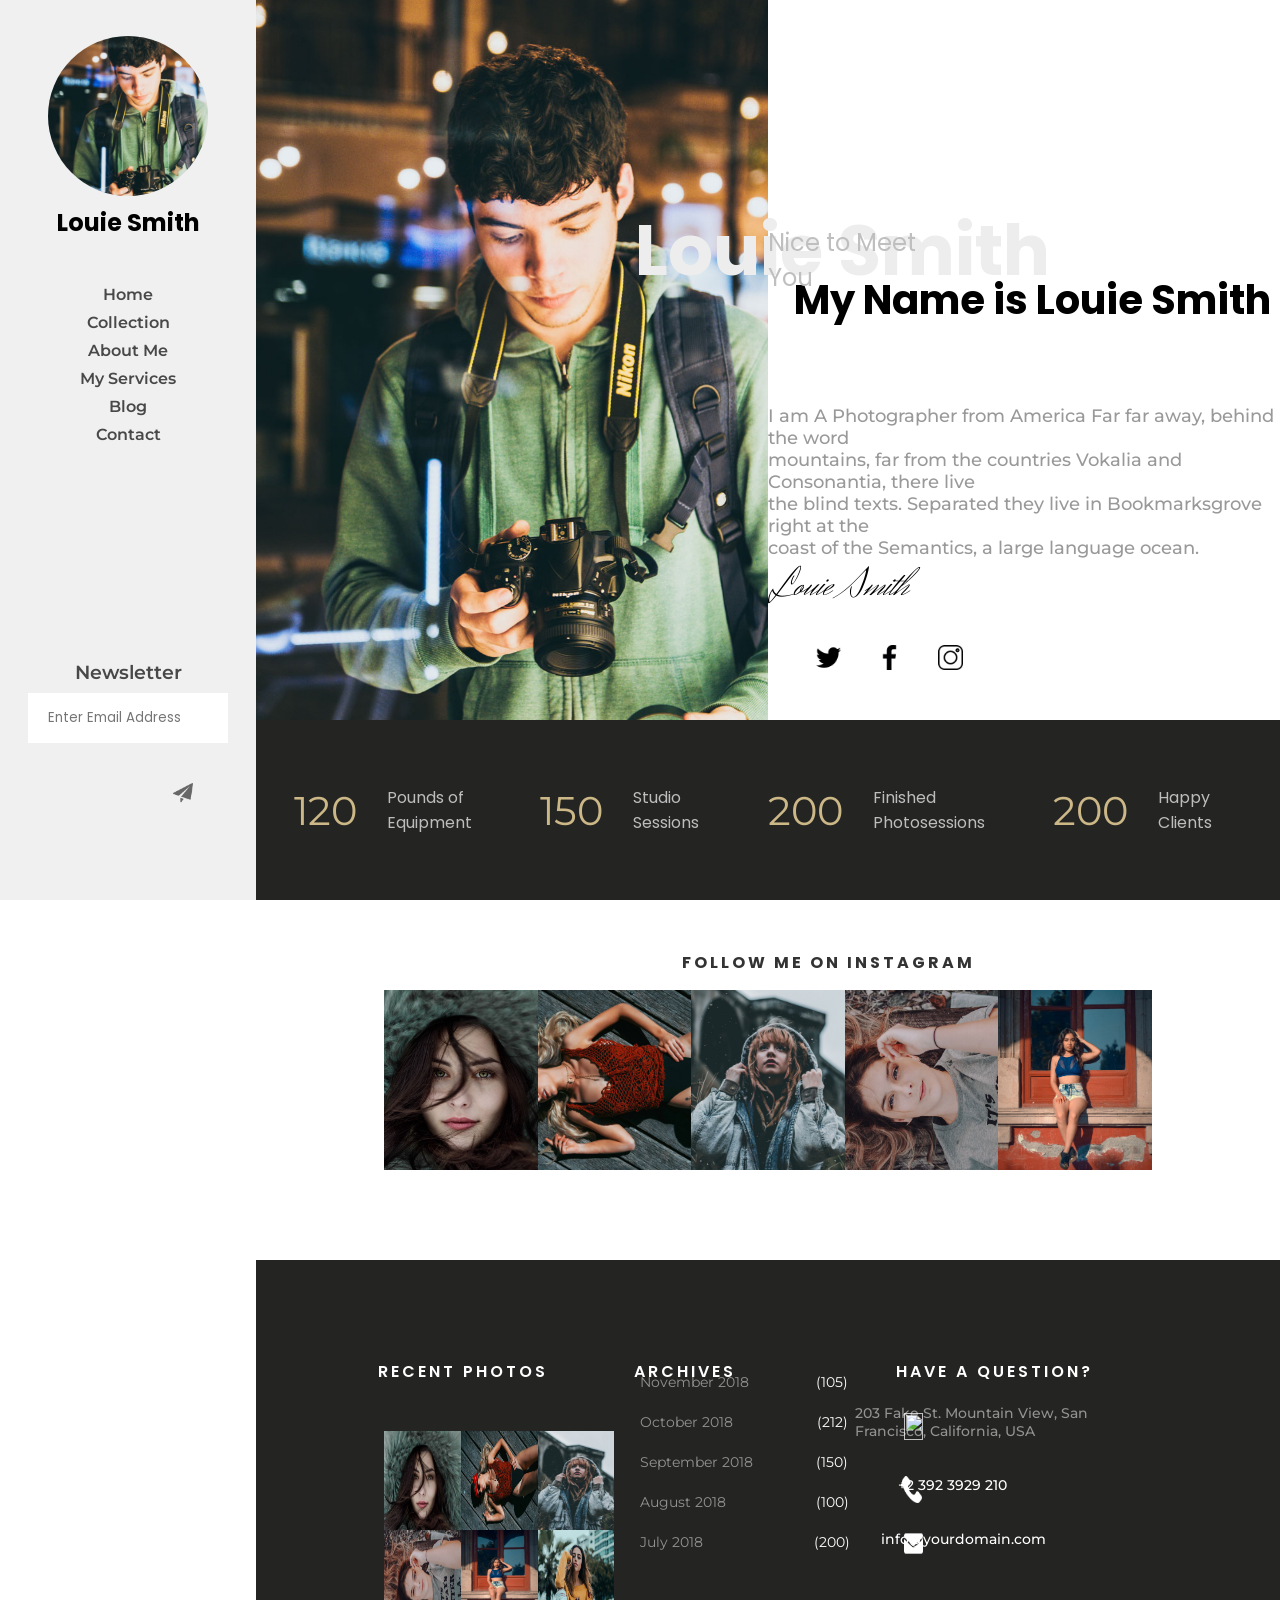
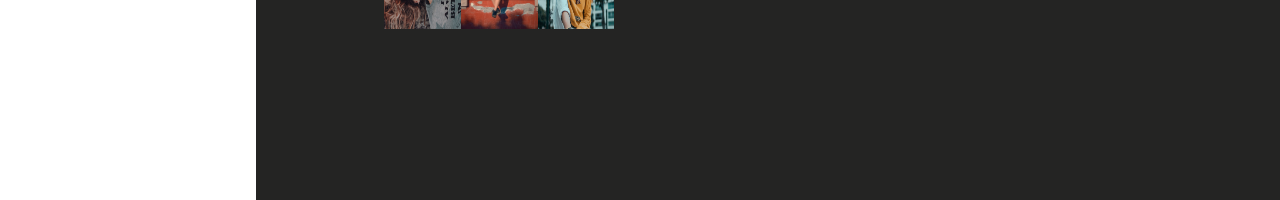
==== AboutMe.html @ 2bd49c16 "Add files via upload" ====
<!DOCTYPE html>
<html lang="en">
<head>
    <meta charset="UTF-8">
    <meta name="viewport" content="width=device-width, initial-scale=1.0">
    <link rel="preconnect" href="https://fonts.googleapis.com">
    <link rel="preconnect" href="https://fonts.gstatic.com" crossorigin>
    <link href="https://fonts.googleapis.com/css2?family=Herr+Von+Muellerhoff&family=Montserrat:ital,wght@0,100..900;1,100..900&family=Poppins:ital,wght@0,100;0,200;0,300;0,400;0,500;0,600;0,700;0,800;0,900;1,100;1,200;1,300;1,400;1,500;1,600;1,700;1,800;1,900&display=swap" rel="stylesheet">
    <title>Louie</title>
    <link rel="stylesheet" href="AboutMeStyle.css">
</head>
<body>
    <div id="barralateral">
        <div>
            <img src="imgs/author.jpg" alt="" id="Louie">
            <h2>Louie Smith</h2>
        </div>
        <div class="menulateral"><a href="index.html">Home</a></div>
        <div class="menulateral"><a href="">Collection</a></div>
        <div class="menulateral"><a href="AboutMe.html">About Me</a></div>
        <div class="menulateral"><a href="">My Services</a></div>
        <div class="menulateral"><a href="">Blog</a></div>
        <div class="menulateral"><a href="">Contact</a></div>
        <div class="newsletter">
            <h2>Newsletter</h2>
            <input type="email" name="" id="input" placeholder="Enter Email Address"> <img src="imgs/paper-plane.png" alt="" id="send">
        </div>
    </div>
    
    <section>
        <img src="imgs/author.jpg" alt="">
        <div id="Apresentacao">
            <h2>Nice to Meet You</h2>
            <h1>Louie Smith</h1>

            <h1 id="titulo">My Name is Louie Smith</h1>
            <p>I am A Photographer from America Far far away, behind the word <br> mountains, far from the countries Vokalia and Consonantia, there live <br> the blind texts. Separated they live in Bookmarksgrove right at the <br> coast of the Semantics, a large language ocean.</p>
            <h3>Louie Smith</h3>
            
            <div id="redes">

                <div><img src="imgs/twitter.png" alt="" class="icone"></div>
                <div><img src="imgs/facebook.png" alt="" class="icone"></div>
                <div><img src="imgs/instagram.png" alt="" class="icone"></div>
                
            </div>
            
        </div>
        <div id="detalhes">
            <div class="num"><span>120</span><h2 class="disc">Pounds of <br> Equipment</h2></div>
            
            <div class="num"><span>150</span><h2 class="disc">Studio <br>Sessions</h2></div>
            
            <div class="num"><span>200</span><h2 class="disc">Finished <br> Photosessions</h2></div>
            
            <div class="num"><span>200</span><h2 class="disc">Happy <br> Clients</h2></div>
        </div>
        
        <article>
        
            <h3>FOLLOW ME ON INSTAGRAM</h3>

                <div class="fts"><img src="imgs/image_1.jpg" alt="" class="galeria">
                <div class="instahover">
                    <img src="imgs/instagram_white.png" alt="">
                </div></div>
                <div class="fts"><img src="imgs/image_2.jpg" alt="" class="galeria">
                    <div class="instahover">
                    <img src="imgs/instagram_white.png" alt="">
                </div></div>
                <div class="fts"><img src="imgs/image_3.jpg" alt="" class="galeria">
                    <div class="instahover">
                    <img src="imgs/instagram_white.png" alt="">
                </div></div>
                <div class="fts"><img src="imgs/image_4.jpg" alt="" class="galeria">
                    <div class="instahover">
                    <img src="imgs/instagram_white.png" alt="">
                </div></div>
                <div class="fts"><img src="imgs/image_5.jpg" alt="" class="galeria">
                    <div class="instahover">
                    <img src="imgs/instagram_white.png" alt="">
                </div></div>

        </article>
    
        <footer>

            <div id="A">
                <h3>RECENT PHOTOS</h3>
                <div class=""><img src="imgs/image_1.jpg" alt="" class="recentes"></div>
                <div class=""><img src="imgs/image_2.jpg" alt="" class="recentes"></div>
                <div class=""><img src="imgs/image_3.jpg" alt="" class="recentes"></div>
                <div class=""><img src="imgs/image_4.jpg" alt="" class="recentes"></div>
                <div class=""><img src="imgs/image_5.jpg" alt="" class="recentes"></div>
                <div class=""><img src="imgs/image_6.jpg" alt="" class="recentes"></div>
            </div>
            <div id="B">
                <h3>ARCHIVES</h3>
                <div class="datas">
                    <div>November 2018</div>
                    <div>October 2018</div>
                    <div>September 2018</div>
                    <div>August 2018</div>
                    <div>July 2018</div>
                </div>
                <div class="numeros">
                    <div>(105)</div>
                    <div>(212)</div>
                    <div>(150)</div>
                    <div>(100)</div>
                    <div>(200)</div>
                </div>
            </div>
            <div id="C">
                <h3>HAVE A QUESTION?</h3>
                <div id="endereco">
                    <img src="imgs/placeholder.png" alt="" id="iconen"><span id="bla">203 Fake St. Mountain View, San <br> Francisco, California, USA</span>
                </div>
                <div id="telefone">
                    <img src="imgs/telephone.png" alt="" id="icont"><span id="ble">+2 392 3929 210</span>
                </div>
                <div id="email">
                    <img src="imgs/email.png" alt="" id="iconem"><span id="bli">info@yourdomain.com</span>
                </div>
            </div>

        </footer>
    
    </section>


</body>
</html>
---- AboutMeStyle.css ----
*{
    margin: 0;
    box-sizing: border-box;
    list-style: none;
}
a{
    color: #000000B3;
    text-decoration: none;
}
a:hover{
    text-decoration: underline;
    color: black;
}
body { 
    display: flex;
    
}
#barralateral{
    
    background-color: #f0f0f0;
    width: 20vw;
    height: 100vh;
    top: 0;
    position: sticky;
    display: flex;
}
div{
    display: flex;
    flex-direction: column;    
    align-items: center;
}
#Louie{
    border-radius: 50%;
    height: 160px;
    width:  160px;
    object-fit: cover;
    margin-top: 4vh;
}
div>h2{
    margin-top: 1vh;
    margin-bottom: 5vh;
    font-family: "Poppins", sans-serif;
}
.menulateral{
    font-family:"Montserrat", sans-serif;
    font-weight: 600;
    color: #000000B3;
    font-size: 1em;
    margin-bottom: 1vh;
}

.newsletter{
    margin-top: 22vh;
}
.newsletter>h2{
    margin-bottom: 1vh;
    font-family:"Montserrat", sans-serif;
    font-weight: 600;
    color: #000000B3;
    font-size: 1.2em;
}
#input{
    border: 0;
    background-color: rgb(255, 255, 255);
    width: 200px;
    height: 50px;
    outline: 0;
    font-family: "Poppins", sans-serif;
    padding-left: 20px;
}
#send{
    width: 20px;
    height: 20px;
    position: absolute;
    top: 87vh;
    left: 13.5vw;
}
section{
    display: flex;
    width: 80%;
    flex-wrap: wrap;
    background-color: #ffffff;
}
section>img{
    height: 80vh;
    width: 50%;
    object-fit: cover;
 
}
section>div{
    height: 80vh;
    width: 50%;
}
#Apresentacao { 
    width: 50%;
    position: relative;
}

#Apresentacao>h1:first-of-type{
    position: absolute;
    top: 22vh;
    color: #EDEDED;
    font-size: 70px;
    right: 18vw;
    z-index: 1;
    font-family: "Poppins", sans-serif;;
    white-space: nowrap;
    
}
#Apresentacao>h2:first-of-type{
    position: absolute;
    color: #bfbfbf;
    top: 24vh;
    right: 27vw;
    font-family: "Poppins", sans-serif;;
    font-weight: 400;
    z-index: 2;
}
#detalhes{
    height: 20vh;
    width: 100%;
    background-color: #242423;
    display: flex;
    flex-direction: row;
    align-content: space-between;
    font-family: "Montserrat", sans-serif;
    justify-content: space-evenly;
    
}
.disc{
    color: #FFFFFFB3;
    font-size: 16px;
    font-weight: 400;
    display: flex;
    margin: 0 30px;
}
.num{
    font-size: 40px;
    display: flex;
    flex-direction: row;

}
#titulo{
    position: absolute;
    top: 30vh;
    font-size: 40px;
    left: 2vw;
    font-family: "Poppins", sans-serif;;
}
span{
    color: #ccb787;
}
p{
    color: #999999;
    font-family: "Montserrat", sans-serif;
    position: absolute;
    top: 45vh;
    font-size: 18px;
    font-weight: 500;
}
div h3{
    font-family: "Herr Von Muellerhoff", cursive;
    font-weight: 400;
    font-size: 40px;
    position: absolute;
    top: 62vh;
    right: 29vw;
}

#redes{
    display: flex;
    flex-direction: row;
    position: absolute;
    top: 69vh;
    right: 25vw;
    width: 12vw;
    height: 5vh;
}
.icone{
    margin-right: 2vw;
    margin-top: 3vh;
    height: 25px;
    width: 25px;
    
}
.icone:first-of-type{
    margin-left: 10px
}
article{
    width: 80vw;
    height: 40vh;   
    display: flex;
    flex-direction: row;
    justify-content: center;
    align-items: center;
}
article h3{
    position: absolute;
    left: 53.3%;
    top: 105.5%;
    font-family: "Poppins", sans-serif;
    letter-spacing: 3px;
    color: #000000CC;
    font-size: 1em;
}
.fts{
    position: relative;
    
}

.instahover { position: absolute;
left: 50%;
opacity: 0;
top: 50%;
transform: translate(-50%,-50%);
width: 90%;
height:90%;
display: flex;
justify-content: center;
align-items: center;
transition: 0.5s;
background-color: rgba(0, 0, 0, 0.3);
    img { width: 20%;
    height: 20%;}
}

.fts:hover .instahover{ opacity: 1;}


.galeria{
    width: 12vw;
    height: 20vh;
    object-fit: cover;
}

footer{
    height: 60vh;
    width: 80vw;
    background-color: #242423;
    display: flex;
    justify-content: center;
    align-items: center;
    padding: 10%;

}
#A{
    color: white;
    flex-direction: row;
    flex-wrap: wrap;
    width: 20vw;
}
#A h3{
    color: white;
    font-family:"Poppins", sans-serif;
    position: absolute;
    font-size: 1em;
    letter-spacing: 3px;
    font-weight: 600;
    top: 151%;
    left: 29.5vw;
}
.recentes{
    width: 6vw;
    height: 11vh;
    
}
#B{
    color: gray;
    width: 20vw; 
    height: 100%;
    display: flex;
    flex-wrap: wrap;  
    flex-direction: row;
    justify-content: space-between;
    align-items: flex-start;
    
    
}
#B h3{
    color: white;
    font-family: "Poppins", sans-serif;
    position: absolute;
    font-size: 1em;
    letter-spacing: 3px;
    font-weight: 600;
    top: 151%;
    left: 49.5vw;
    
}

.datas{
    font-family: "Montserrat", sans-serif;
    font-size: 14px;
    width: 50%;
    text-align: left;
    div{ display: block;
    width: 100%;}
    line-height: 40px;
    color: #FFFFFF80;
    
    
}

.numeros{
    font-family: "Montserrat", sans-serif;
    font-size: 14px;
    width: 50%;
    color: white;
    line-height: 40px;

}

#C{
    color: white;
    width: 20vw;   
}
#C h3{
    white-space: nowrap;
    color: white;
    font-family:"Poppins", sans-serif;
    position: absolute;
    font-size: 1em;
    letter-spacing: 3px;
    font-weight: 600;
    top: 151%;
    left: 70vw;
}
#C img {
    width: 1.5vw;
    height: 3vh;
}
#C span{
    font-family: "Montserrat", sans-serif;
    font-size: 14px;
    font-weight: 500;
}
#bla{
    color: #FFFFFF80;
    position: absolute;
    top: 156vh;
    right: 15vw;
}
#ble{
    color: white;
    position: absolute;
    top: 164vh;
    right: 21.3vw;
}
#bli{
    color: white;
    position: absolute;
    top: 170vh;
    right: 18.3vw;
}
#iconen{
    position: absolute;
    top: 157vh;
    right: 27.9vw;
}
#icont{
    position: absolute;
    top: 164vh;
    right: 28vw;
}
#iconem{
    position: absolute;
    top: 170vh;
    right: 27.9vw;
}
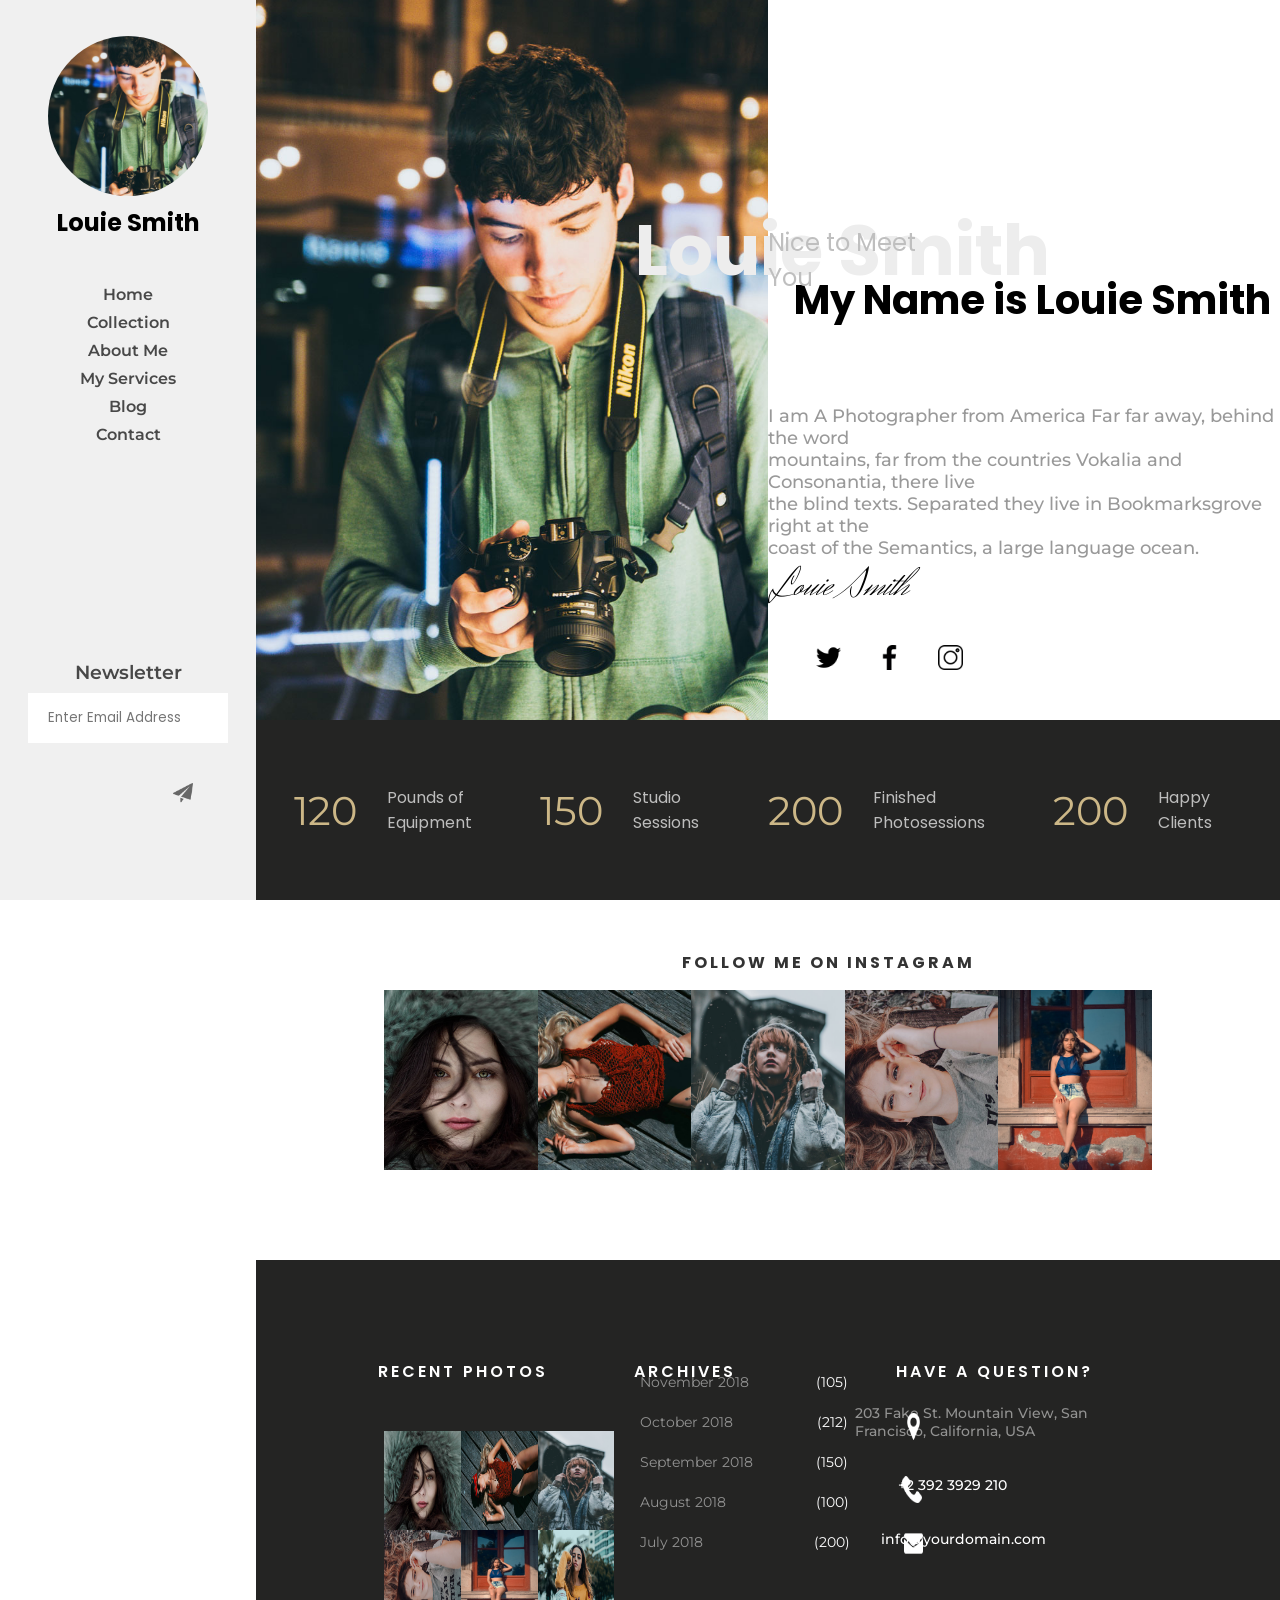
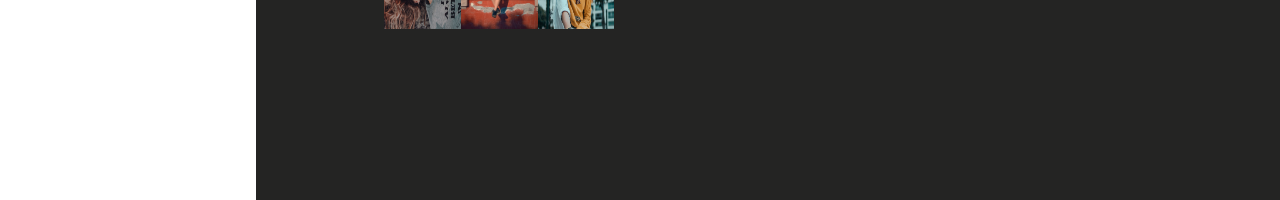
==== commit cc811737: "Arrumando nome de uma imagem" ====
--- a/AboutMe.html
+++ b/AboutMe.html
@@ -114,7 +114,7 @@
             <div id="C">
                 <h3>HAVE A QUESTION?</h3>
                 <div id="endereco">
-                    <img src="imgs/placeholder.png" alt="" id="iconen"><span id="bla">203 Fake St. Mountain View, San <br> Francisco, California, USA</span>
+                    <img src="imgs/pinpoint.png" alt="" id="iconen"><span id="bla">203 Fake St. Mountain View, San <br> Francisco, California, USA</span>
                 </div>
                 <div id="telefone">
                     <img src="imgs/telephone.png" alt="" id="icont"><span id="ble">+2 392 3929 210</span>
